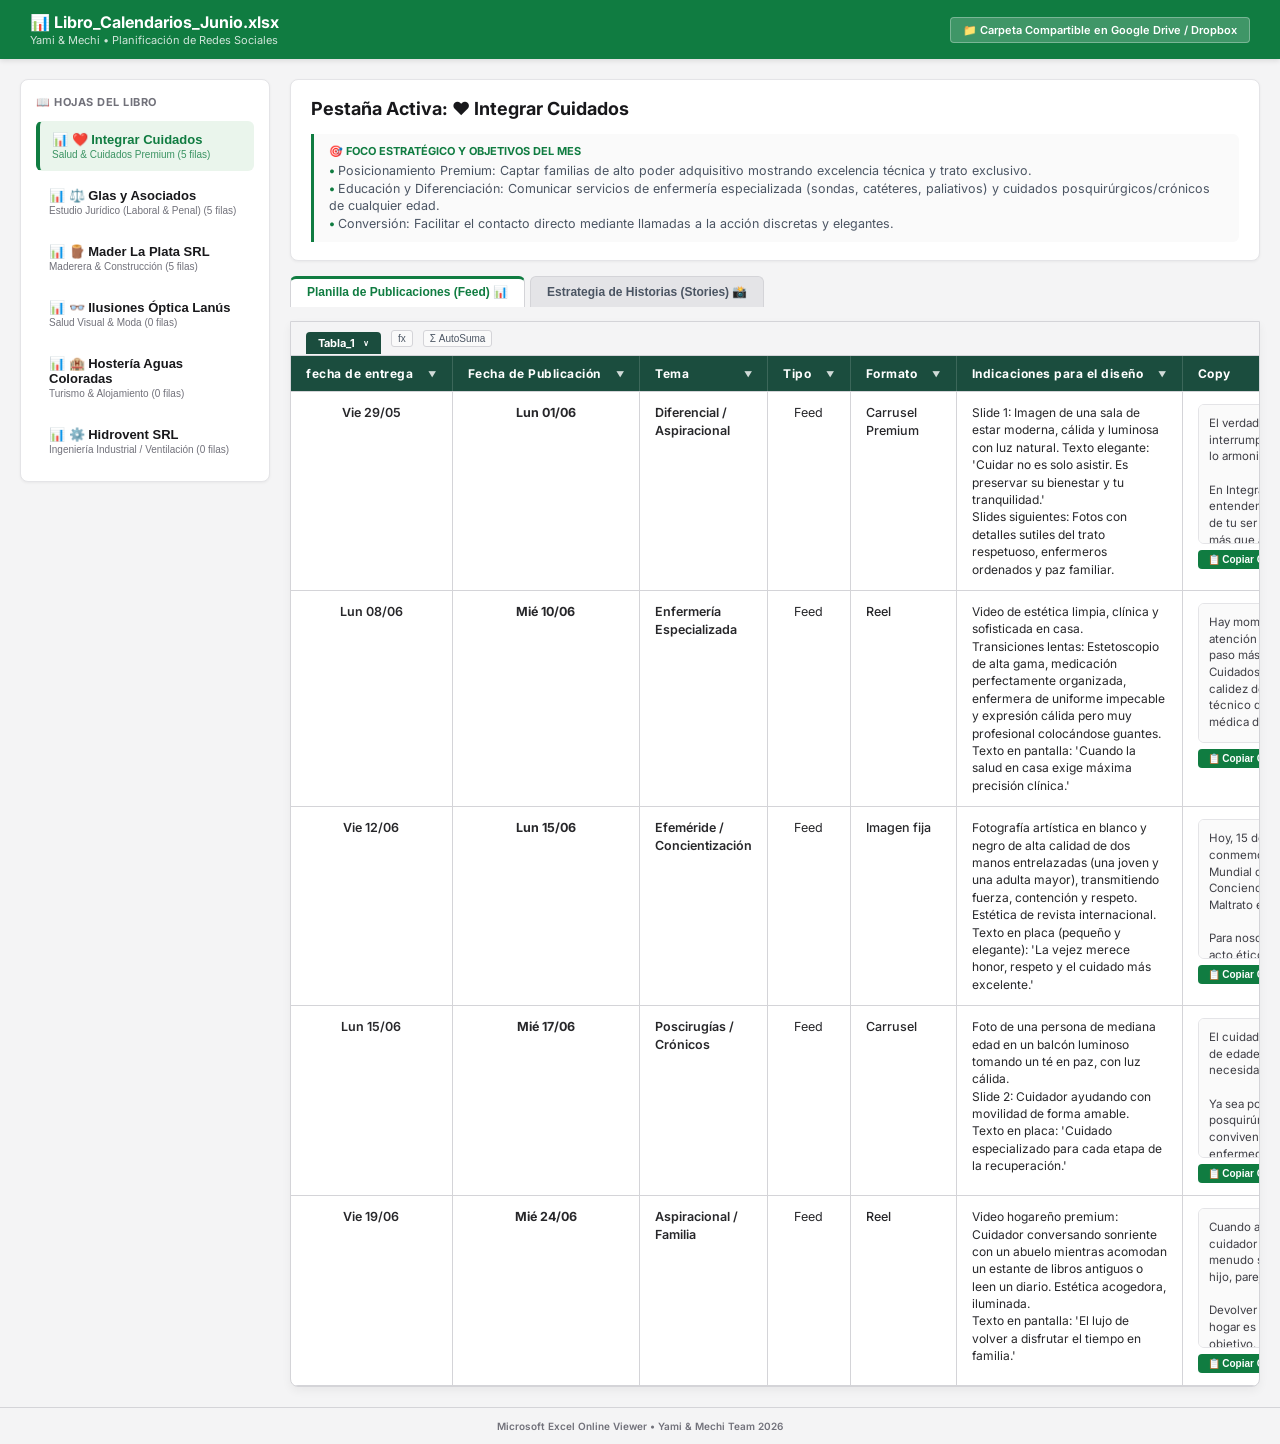
==== calendarios/index.html @ 62222695 "Add files via upload" ====
<!DOCTYPE html>
<html lang="es">
<head>
    <meta charset="UTF-8">
    <meta name="viewport" content="width=device-width, initial-scale=1.0">
    <title>Excel de Calendarios Editoriales - Yami & Mechi</title>
    <link href="https://fonts.googleapis.com/css2?family=Inter:wght@400;500;600;700;800&display=swap" rel="stylesheet">
    <style>
        :root {
            --excel-green-dark: #1b4d3e;   /* El verde oscuro exacto del cabezal de Excel en la imagen */
            --excel-green-light: #2c7a5f;  /* Acentos de botones verde */
            --excel-grid-line: #d4d4d8;    /* Las líneas grises del Excel */
            --bg-main: #f4f4f5;
            --bg-card: #ffffff;
            --text-main: #18181b;
            --text-muted: #71717a;
            
            /* Colores de Estado */
            --pendiente-bg: #fee2e2;
            --pendiente-txt: #991b1b;
            --redaccion-bg: #fef3c7;
            --redaccion-txt: #92400e;
            --programado-bg: #dcfce7;
            --programado-txt: #166534;
        }

        * {
            box-sizing: border-box;
            margin: 0;
            padding: 0;
        }

        body {
            font-family: 'Segoe UI', -apple-system, BlinkMacSystemFont, 'Inter', sans-serif;
            background-color: var(--bg-main);
            color: var(--text-main);
            display: flex;
            flex-direction: column;
            min-height: 100vh;
        }

        /* Cabezal tipo Excel/Microsoft 365 */
        header {
            background-color: #107c41; /* Verde característico de Microsoft Excel */
            color: white;
            padding: 12px 30px;
            display: flex;
            justify-content: space-between;
            align-items: center;
            box-shadow: 0 2px 5px rgba(0,0,0,0.1);
        }

        .header-title h1 {
            font-size: 16px;
            font-weight: 700;
            display: flex;
            align-items: center;
            gap: 8px;
        }

        .header-title p {
            font-size: 11px;
            opacity: 0.8;
            margin-top: 1px;
        }

        .share-badge {
            background-color: rgba(255, 255, 255, 0.2);
            color: white;
            padding: 5px 12px;
            border-radius: 4px;
            font-size: 11px;
            font-weight: 600;
            border: 1px solid rgba(255,255,255,0.3);
        }

        /* Contenedor General */
        .app-container {
            display: flex;
            flex: 1;
            padding: 20px;
            gap: 20px;
            max-width: 1800px;
            width: 100%;
            margin: 0 auto;
        }

        /* Selector de Cuentas (Sidebar izquierdo simulando las Hojas del Libro) */
        .sidebar {
            width: 250px;
            flex-shrink: 0;
            display: flex;
            flex-direction: column;
            gap: 15px;
        }

        .sidebar-card {
            background-color: var(--bg-card);
            border: 1px solid #e4e4e7;
            border-radius: 8px;
            padding: 15px;
            box-shadow: 0 1px 3px rgba(0,0,0,0.05);
        }

        .sidebar-card h3 {
            font-size: 11px;
            text-transform: uppercase;
            letter-spacing: 0.5px;
            color: var(--text-muted);
            margin-bottom: 12px;
            font-weight: 700;
        }

        .account-list {
            list-style: none;
            display: flex;
            flex-direction: column;
            gap: 6px;
        }

        .account-btn {
            width: 100%;
            text-align: left;
            background: none;
            border: 1px solid transparent;
            border-radius: 6px;
            padding: 10px 12px;
            font-size: 13px;
            font-weight: 600;
            color: var(--text-main);
            cursor: pointer;
            transition: all 0.15s ease;
            display: flex;
            flex-direction: column;
            gap: 2px;
        }

        .account-btn:hover {
            background-color: #f4f4f5;
        }

        .account-btn.active {
            background-color: #eaf5ec;
            border-left: 4px solid #107c41;
            color: #107c41;
        }

        .account-btn span.rubro {
            font-size: 10px;
            font-weight: 500;
            color: var(--text-muted);
        }

        .account-btn.active span.rubro {
            color: #107c41;
            opacity: 0.8;
        }

        /* Panel de Contenido */
        .main-panel {
            flex: 1;
            display: flex;
            flex-direction: column;
            gap: 15px;
            min-width: 0;
        }

        /* Encabezado e Info de la Cuenta */
        .account-header {
            background-color: var(--bg-card);
            border: 1px solid #e4e4e7;
            border-radius: 8px;
            padding: 18px 20px;
            box-shadow: 0 1px 3px rgba(0,0,0,0.05);
            display: flex;
            flex-direction: column;
            gap: 10px;
        }

        .account-header h2 {
            font-size: 18px;
            font-weight: 700;
            color: var(--text-main);
        }

        .objectives-box {
            background-color: #fafafa;
            border-left: 3px solid #107c41;
            padding: 10px 15px;
            border-radius: 0 6px 6px 0;
            margin-top: 5px;
        }

        .objectives-box h4 {
            font-size: 11px;
            text-transform: uppercase;
            color: #107c41;
            font-weight: 700;
            margin-bottom: 4px;
        }

        .objectives-box ul {
            list-style-type: none;
            font-size: 12.5px;
            color: #4b5563;
            line-height: 1.4;
        }

        .objectives-box ul li::before {
            content: "• ";
            color: #107c41;
            font-weight: bold;
        }

        /* Selector de Tipo de Vista (Simulando Pestañas de Excel abajo/arriba de tabla) */
        .excel-sheet-tabs {
            display: flex;
            gap: 5px;
            margin-bottom: -1px;
            z-index: 2;
        }

        .sheet-tab-btn {
            background-color: #e4e4e7;
            border: 1px solid #d4d4d8;
            border-bottom: none;
            border-radius: 6px 6px 0 0;
            padding: 8px 16px;
            font-size: 12px;
            font-weight: 600;
            color: #4b5563;
            cursor: pointer;
            transition: all 0.15s;
        }

        .sheet-tab-btn.active {
            background-color: var(--bg-card);
            color: #107c41;
            border-top: 3px solid #107c41;
            font-weight: 700;
            padding-top: 6px;
        }

        /* PLANILLA EXCEL (Diseño igual a la captura de pantalla) */
        .excel-container {
            background-color: var(--bg-card);
            border: 1px solid #d4d4d8;
            border-radius: 0 0 8px 8px;
            box-shadow: 0 4px 10px rgba(0,0,0,0.05);
            overflow: hidden;
            display: flex;
            flex-direction: column;
        }

        /* Indicador de Tabla (Tabla_1) */
        .excel-table-bar {
            background-color: #f4f4f5;
            border-bottom: 1px solid #d4d4d8;
            padding: 8px 15px;
            display: flex;
            align-items: center;
            gap: 5px;
        }

        .table-label {
            background-color: var(--excel-green-dark);
            color: white;
            font-size: 11px;
            font-weight: 700;
            padding: 4px 12px;
            border-radius: 4px 4px 0 0;
            display: flex;
            align-items: center;
            gap: 8px;
            margin-bottom: -9px;
            z-index: 10;
        }

        .table-label::after {
            content: '∨';
            font-size: 8px;
        }

        .excel-icon-btn {
            background-color: #fafafa;
            border: 1px solid #d4d4d8;
            border-radius: 3px;
            padding: 2px 6px;
            font-size: 10px;
            color: #4b5563;
            cursor: pointer;
            margin-left: 5px;
        }

        /* Tabla de Excel con Estilo de Cabecera Verde e Indicadores de Filtro */
        .excel-table-wrapper {
            overflow-x: auto;
            max-width: 100%;
        }

        .excel-table {
            width: 100%;
            border-collapse: collapse;
            font-size: 12.5px;
            text-align: left;
            min-width: 1200px;
        }

        /* ESTILO DEL HEADER IGUAL A LA CAPTURA */
        .excel-table th {
            background-color: var(--excel-green-dark);
            color: #ffffff;
            font-weight: 700;
            padding: 10px 15px;
            border-right: 1px solid rgba(255,255,255,0.15);
            border-bottom: 1px solid var(--excel-grid-line);
            font-size: 12px;
            white-space: nowrap;
            letter-spacing: 0.5px;
        }

        .excel-table th .th-content {
            display: flex;
            align-items: center;
            justify-content: space-between;
            gap: 15px;
        }

        /* El icono del filtro exacto del Excel */
        .excel-table th .filter-arrow {
            font-size: 8px;
            opacity: 0.8;
            font-weight: bold;
        }

        /* Celdas comunes con bordes de grilla Excel */
        .excel-table td {
            padding: 12px 15px;
            border-right: 1px solid var(--excel-grid-line);
            border-bottom: 1px solid var(--excel-grid-line);
            vertical-align: top;
            line-height: 1.45;
            color: #27272a;
        }

        .excel-table tr:hover td {
            background-color: #f1f5f9;
        }

        /* Columnas con anchos proporcionales */
        .col-entrega { width: 110px; font-weight: 600; text-align: center; }
        .col-publicacion { width: 110px; font-weight: 700; text-align: center; color: #107c41; }
        .col-tema { width: 150px; font-weight: 600; }
        .col-tipo { width: 90px; text-align: center; }
        .col-formato { width: 120px; font-weight: 500; }
        .col-diseno { width: 320px; color: #3f3f46; font-size: 12px; }
        .col-copy { width: 380px; position: relative; }

        /* Área de copy optimizada con botón */
        .copy-box {
            background-color: #fafafa;
            border: 1px solid #e4e4e7;
            border-radius: 6px;
            padding: 10px;
            max-height: 140px;
            overflow-y: auto;
            white-space: pre-line;
            font-size: 11.5px;
            font-family: inherit;
            color: #3f3f46;
            margin-bottom: 6px;
        }

        .btn-copy-excel {
            background-color: #107c41;
            color: white;
            border: none;
            border-radius: 4px;
            padding: 4px 10px;
            font-size: 10px;
            font-weight: 700;
            cursor: pointer;
            transition: all 0.1s;
            display: inline-flex;
            align-items: center;
            gap: 4px;
        }

        .btn-copy-excel:hover {
            background-color: #0b592e;
        }

        .btn-copy-excel.copied {
            background-color: #10b981;
        }

        .cell-estado {
            width: 100px;
            text-align: center;
        }

        .status-pill {
            display: inline-block;
            padding: 4px 8px;
            border-radius: 12px;
            font-size: 10px;
            font-weight: 700;
        }

        /* VISTA DE HISTORIAS */
        .stories-grid {
            display: grid;
            grid-template-columns: repeat(auto-fill, minmax(300px, 1fr));
            gap: 15px;
            padding: 20px;
        }

        .story-card {
            background-color: #fafafa;
            border: 1px solid #d4d4d8;
            border-radius: 6px;
            padding: 15px;
            display: flex;
            flex-direction: column;
            gap: 10px;
        }

        .story-header {
            display: flex;
            justify-content: space-between;
            align-items: center;
            border-bottom: 1px solid #e4e4e7;
            padding-bottom: 8px;
            font-size: 11.5px;
        }

        .story-semana {
            font-weight: 800;
            color: #107c41;
            text-transform: uppercase;
        }

        .story-tema {
            background-color: #eaf5ec;
            color: #107c41;
            padding: 2px 6px;
            border-radius: 4px;
            font-weight: 700;
            font-size: 9.5px;
        }

        .story-body {
            font-size: 12px;
            color: #3f3f46;
            line-height: 1.4;
            display: flex;
            flex-direction: column;
            gap: 8px;
        }

        .story-cta {
            background-color: white;
            border: 1px solid #a7f3d0;
            color: #065f46;
            padding: 8px;
            border-radius: 4px;
            font-size: 11px;
            font-weight: 600;
            margin-top: 5px;
        }

        /* Vacío */
        .empty-state {
            padding: 50px 30px;
            text-align: center;
            color: var(--text-muted);
        }

        .empty-state h3 {
            font-size: 15px;
            color: var(--text-main);
            margin-bottom: 8px;
        }

        .empty-state p {
            font-size: 12px;
            max-width: 400px;
            margin: 0 auto 12px auto;
        }

        .empty-state button {
            background-color: #107c41;
            color: white;
            border: none;
            border-radius: 4px;
            padding: 8px 16px;
            font-size: 11px;
            font-weight: 700;
            cursor: pointer;
        }

        /* Footer */
        footer {
            background-color: #f4f4f5;
            border-top: 1px solid #d4d4d8;
            padding: 12px;
            text-align: center;
            font-size: 10px;
            color: var(--text-muted);
            font-weight: 600;
        }
    </style>
</head>
<body>

    <header>
        <div class="header-title">
            <h1>📊 Libro_Calendarios_Junio.xlsx</h1>
            <p>Yami & Mechi • Planificación de Redes Sociales</p>
        </div>
        <div class="share-badge">📁 Carpeta Compartible en Google Drive / Dropbox</div>
    </header>

    <div class="app-container">
        
        <!-- SIDEBAR (Hojas del Libro de Cuentas) -->
        <div class="sidebar">
            <div class="sidebar-card">
                <h3>📖 Hojas del Libro</h3>
                <ul class="account-list" id="accounts-menu">
                    <!-- Se inyecta dinámicamente -->
                </ul>
            </div>
        </div>

        <!-- PANEL DE EXCEL -->
        <div class="main-panel">
            
            <!-- Info Cabecera -->
            <div class="account-header" id="selected-account-header">
                <!-- Se inyecta con JS -->
            </div>

            <!-- Selector de Pestañas de Vista (Feed / Historias) -->
            <div class="excel-sheet-tabs">
                <button class="sheet-tab-btn active" id="tab-feed" onclick="switchTab('feed')">Planilla de Publicaciones (Feed) 📊</button>
                <button class="sheet-tab-btn" id="tab-stories" onclick="switchTab('stories')">Estrategia de Historias (Stories) 📸</button>
            </div>

            <!-- TABLA EXCEL CONTENEDOR -->
            <div class="excel-container" id="content-viewer">
                <!-- Se inyecta con JS -->
            </div>

        </div>

    </div>

    <footer>
        Microsoft Excel Online Viewer • Yami & Mechi Team 2026
    </footer>

    <!-- Cargamos la base de datos de los calendarios -->
    <script src="data_calendarios.js"></script>
    <script>
        let currentAccount = "Integrar_Cuidados";
        let currentTab = "feed";

        function initApp() {
            renderAccountsMenu();
            selectAccount(currentAccount);
        }

        function renderAccountsMenu() {
            const menu = document.getElementById("accounts-menu");
            menu.innerHTML = "";
            
            Object.keys(CALENDARIOS_DATA).forEach(key => {
                const acc = CALENDARIOS_DATA[key];
                const activeClass = key === currentAccount ? "active" : "";
                const count = acc.publicaciones ? acc.publicaciones.length : 0;
                
                const li = document.createElement("li");
                li.innerHTML = `
                    <button class="account-btn ${activeClass}" onclick="selectAccount('${key}')">
                        <strong>📊 ${acc.nombre}</strong>
                        <span class="rubro">${acc.rubro} (${count} filas)</span>
                    </button>
                `;
                menu.appendChild(li);
            });
        }

        function selectAccount(key) {
            currentAccount = key;
            renderAccountsMenu();

            const acc = CALENDARIOS_DATA[key];
            const header = document.getElementById("selected-account-header");
            
            let objetivosHtml = "";
            if (acc.objetivos && acc.objetivos.length > 0 && acc.objetivos[0] !== "") {
                objetivosHtml = `
                    <div class="objectives-box">
                        <h4>🎯 Foco Estratégico y Objetivos del Mes</h4>
                        <ul>
                            ${acc.objetivos.map(obj => `<li>${obj}</li>`).join("")}
                        </ul>
                    </div>
                `;
            }

            header.innerHTML = `
                <h2>Pestaña Activa: ${acc.nombre}</h2>
                ${objetivosHtml}
            `;

            renderContent();
        }

        function switchTab(tab) {
            currentTab = tab;
            document.getElementById("tab-feed").classList.toggle("active", tab === "feed");
            document.getElementById("tab-stories").classList.toggle("active", tab === "stories");
            renderContent();
        }

        function renderContent() {
            const acc = CALENDARIOS_DATA[currentAccount];
            const container = document.getElementById("content-viewer");
            container.innerHTML = "";

            if (currentTab === "feed") {
                if (!acc.publicaciones || acc.publicaciones.length === 0) {
                    renderEmptyState(container);
                    return;
                }

                // Renderizamos la barra de herramientas de la tabla de Excel (Tabla_1)
                const tableBar = document.createElement("div");
                tableBar.className = "excel-table-bar";
                tableBar.innerHTML = `
                    <div class="table-label">Tabla_1</div>
                    <button class="excel-icon-btn">fx</button>
                    <button class="excel-icon-btn">Σ AutoSuma</button>
                `;
                container.appendChild(tableBar);

                const wrapper = document.createElement("div");
                wrapper.className = "excel-table-wrapper";

                let rowsHtml = acc.publicaciones.map((pub, idx) => {
                    let statusClass = "status-pendiente";
                    if (pub.estado.includes("Redactando")) statusClass = "status-redaccion";
                    if (pub.estado.includes("Programado") || pub.estado.includes("Publicado")) statusClass = "status-programado";

                    return `
                        <tr>
                            <td class="col-entrega">${pub.fechaEntrega}</td>
                            <td class="col-publicacion">${pub.fechaPublicacion}</td>
                            <td class="col-tema">${pub.tema}</td>
                            <td class="col-tipo">${pub.tipo}</td>
                            <td class="col-formato">${pub.formato}</td>
                            <td class="col-diseno">${pub.indicacionesDiseno.replace(/\n/g, '<br>')}</td>
                            <td class="col-copy">
                                <div class="copy-box" id="copytext-${idx}">${pub.copy}</div>
                                <button class="btn-copy-excel" onclick="copyToClipboard('${idx}', this)">
                                    📋 Copiar Copy
                                </button>
                            </td>
                            <td class="cell-estado">
                                <span class="status-pill ${statusClass}">${pub.estado}</span>
                            </td>
                        </tr>
                    `;
                }).join("");

                wrapper.innerHTML = `
                    <table class="excel-table">
                        <thead>
                            <tr>
                                <th><div class="th-content">fecha de entrega <span class="filter-arrow">▼</span></div></th>
                                <th><div class="th-content">Fecha de Publicación <span class="filter-arrow">▼</span></div></th>
                                <th><div class="th-content">Tema <span class="filter-arrow">▼</span></div></th>
                                <th><div class="th-content">Tipo <span class="filter-arrow">▼</span></div></th>
                                <th><div class="th-content">Formato <span class="filter-arrow">▼</span></div></th>
                                <th><div class="th-content">Indicaciones para el diseño <span class="filter-arrow">▼</span></div></th>
                                <th><div class="th-content">Copy <span class="filter-arrow">▼</span></div></th>
                                <th><div class="th-content">Estado <span class="filter-arrow">▼</span></div></th>
                            </tr>
                        </thead>
                        <tbody>
                            ${rowsHtml}
                        </tbody>
                    </table>
                `;
                container.appendChild(wrapper);

            } else {
                if (!acc.historias || acc.historias.length === 0) {
                    renderEmptyState(container);
                    return;
                }

                const grid = document.createElement("div");
                grid.className = "stories-grid";

                acc.historias.forEach(st => {
                    const card = document.createElement("div");
                    card.className = "story-card";
                    
                    let ctaHtml = st.cta ? `<div class="story-cta">🎯 CTA: ${st.cta}</div>` : "";
                    let interaccionHtml = st.interaccion && st.interaccion !== "Ninguna" ? `<div><strong>Interacción:</strong> <span>${st.interaccion}</span></div>` : "";

                    card.innerHTML = `
                        <div class="story-header">
                            <span class="story-semana">${st.semana}</span>
                            <span class="story-tema">${st.tema}</span>
                        </div>
                        <div class="story-body">
                            <div><strong>Visual / Indicación:</strong> <span>${st.visual}</span></div>
                            ${interaccionHtml}
                        </div>
                        ${ctaHtml}
                    `;
                    grid.appendChild(card);
                });
                container.appendChild(grid);
            }
        }

        function renderEmptyState(container) {
            container.innerHTML = `
                <div class="empty-state">
                    <h3>Planilla de Publicaciones Vacía</h3>
                    <p>Aún no hemos redactado la grilla de publicaciones para esta pestaña del libro. ¡Completemos los datos en el chat para escribir las filas de esta cuenta!</p>
                    <button onclick="alert('Respondé la pregunta de la IA en el chat para habilitar esta cuenta.')">
                        Cargar Datos en el Chat 💬
                    </button>
                </div>
            `;
        }

        function copyToClipboard(id, btn) {
            const el = document.getElementById(`copytext-${id}`);
            const text = el.innerText;
            
            navigator.clipboard.writeText(text).then(() => {
                const originalText = btn.innerHTML;
                btn.innerHTML = "✅ ¡Copiado!";
                btn.classList.add("copied");
                
                setTimeout(() => {
                    btn.innerHTML = originalText;
                    btn.classList.remove("copied");
                }, 1500);
            }).catch(err => {
                alert("Error al copiar: " + err);
            });
        }

        window.onload = initApp;
    </script>
</body>
</html>
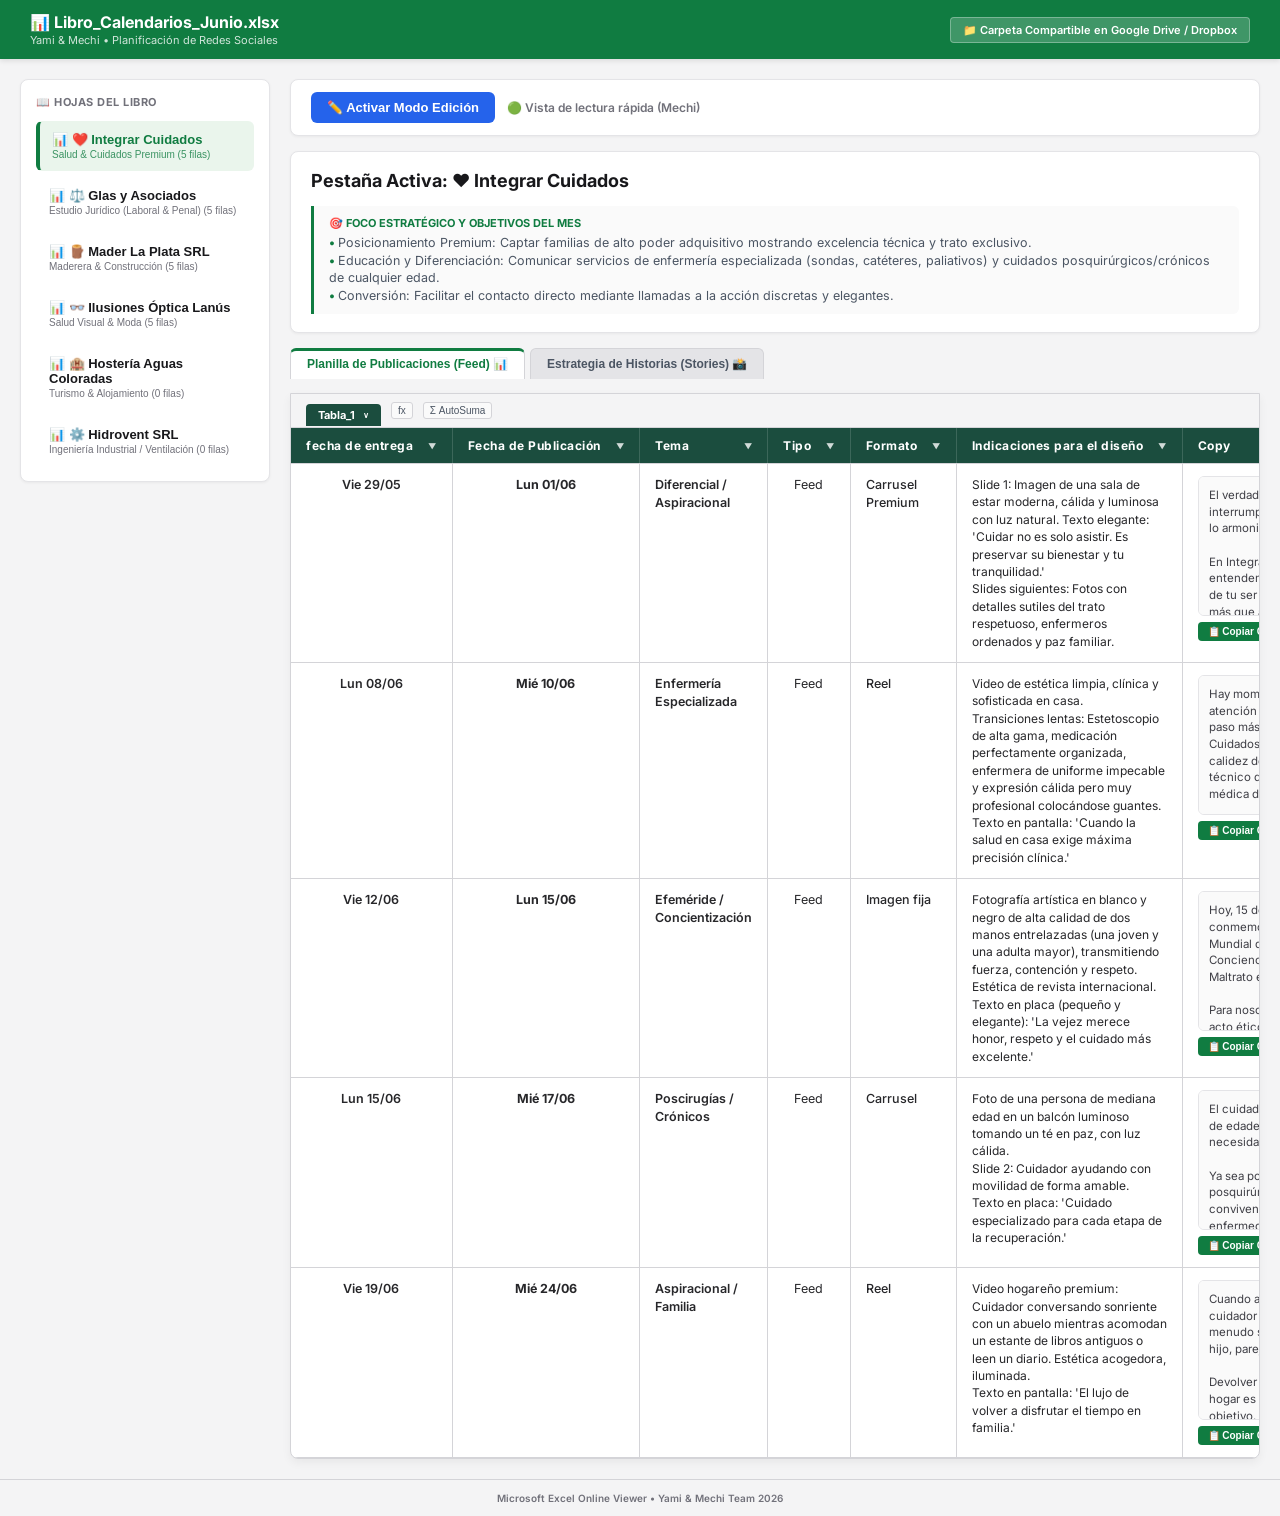
==== commit c5f7b772: "Add files via upload" ====
--- a/calendarios/index.html
+++ b/calendarios/index.html
@@ -509,6 +509,120 @@
             color: var(--text-muted);
             font-weight: 600;
         }
+
+        /* ESTILOS DE EDICIÓN - EXCEL INTERACTIVO */
+        .excel-table input[type="text"], 
+        .excel-table select, 
+        .excel-table textarea {
+            width: 100%;
+            border: 1px solid transparent;
+            background: transparent;
+            font-family: inherit;
+            font-size: inherit;
+            color: inherit;
+            padding: 6px;
+            border-radius: 4px;
+            outline: none;
+            transition: all 0.1s;
+        }
+
+        .excel-table input[type="text"]:focus, 
+        .excel-table select:focus, 
+        .excel-table textarea:focus {
+            background-color: #ffffff;
+            border: 1px solid #107c41; /* Borde verde Excel al enfocar */
+            box-shadow: 0 0 0 2px rgba(16, 124, 65, 0.15);
+        }
+
+        .excel-table textarea {
+            resize: vertical;
+            min-height: 80px;
+            line-height: 1.4;
+        }
+
+        .col-delete {
+            width: 50px;
+            text-align: center;
+            vertical-align: middle !important;
+        }
+
+        .btn-delete-row {
+            background: none;
+            border: none;
+            color: #ef4444;
+            cursor: pointer;
+            font-size: 16px;
+            padding: 4px;
+            border-radius: 4px;
+            transition: background 0.15s;
+        }
+
+        .btn-delete-row:hover {
+            background-color: #fee2e2;
+        }
+
+        .btn-add-row {
+            background-color: #107c41;
+            color: white;
+            border: none;
+            border-radius: 4px;
+            padding: 6px 12px;
+            font-size: 11px;
+            font-weight: 700;
+            cursor: pointer;
+            display: inline-flex;
+            align-items: center;
+            gap: 4px;
+            margin-left: auto;
+            transition: background 0.15s;
+        }
+
+        .btn-add-row:hover {
+            background-color: #0b592e;
+        }
+
+        /* Edición de Historias */
+        .story-edit-input, .story-edit-textarea {
+            width: 100%;
+            border: 1px solid #e4e4e7;
+            background-color: white;
+            border-radius: 4px;
+            padding: 6px;
+            font-family: inherit;
+            font-size: 12px;
+            outline: none;
+            margin-top: 2px;
+        }
+
+        .story-edit-input:focus, .story-edit-textarea:focus {
+            border-color: #107c41;
+            box-shadow: 0 0 0 2px rgba(16, 124, 65, 0.15);
+        }
+
+        .story-card-delete-bar {
+            border-top: 1px solid #e4e4e7;
+            padding-top: 8px;
+            display: flex;
+            justify-content: flex-end;
+            margin-top: 5px;
+        }
+
+        .btn-delete-story {
+            background-color: #fee2e2;
+            color: #b91c1c;
+            border: 1px solid #fecaca;
+            border-radius: 4px;
+            padding: 4px 8px;
+            font-size: 10px;
+            font-weight: 700;
+            cursor: pointer;
+            transition: all 0.15s;
+        }
+
+        .btn-delete-story:hover {
+            background-color: #fca5a5;
+            color: #7f1d1d;
+        }
     </style>
 </head>
 <body>
@@ -536,6 +650,34 @@
         <!-- PANEL DE EXCEL -->
         <div class="main-panel">
             
+            <!-- BARRA DE EDICIÓN COLABORATIVA -->
+            <div class="toolbar-edicion" style="background: white; border: 1px solid #e4e4e7; border-radius: 8px; padding: 12px 20px; display: flex; justify-content: space-between; align-items: center; box-shadow: 0 1px 3px rgba(0,0,0,0.05); gap: 15px; flex-wrap: wrap;">
+                <div style="display: flex; gap: 12px; align-items: center; flex-wrap: wrap;">
+                    <button id="btn-toggle-edit" style="background-color: #2563eb; color: white; border: none; padding: 8px 16px; border-radius: 6px; font-weight: 700; font-size: 13px; cursor: pointer; display: flex; align-items: center; gap: 6px; transition: background 0.15s;" onclick="toggleEditMode()">
+                        ✏️ Activar Modo Edición
+                    </button>
+                    <span id="edit-status-indicator" style="font-size: 12px; color: var(--text-muted); font-weight: 600; display: flex; align-items: center; gap: 5px;">
+                        🟢 Vista de lectura rápida (Mechi)
+                    </span>
+                </div>
+                <div id="edit-actions-container" style="display: none; gap: 8px; flex-wrap: wrap;">
+                    <button style="background-color: #107c41; color: white; border: none; padding: 8px 14px; border-radius: 6px; font-weight: 700; font-size: 13px; cursor: pointer; display: flex; align-items: center; gap: 6px; transition: background 0.15s;" onclick="saveLocalChanges()">
+                        💾 Guardar Local
+                    </button>
+                    <button style="background-color: #b91c1c; color: white; border: none; padding: 8px 14px; border-radius: 6px; font-weight: 700; font-size: 13px; cursor: pointer; display: flex; align-items: center; gap: 6px; transition: background 0.15s;" onclick="resetToOriginal()">
+                        🧹 Restaurar Original
+                    </button>
+                    <button style="background-color: #0d9488; color: white; border: none; padding: 8px 14px; border-radius: 6px; font-weight: 700; font-size: 13px; cursor: pointer; display: flex; align-items: center; gap: 6px; transition: background 0.15s;" onclick="downloadDataJS()">
+                        📥 Descargar data_calendarios.js
+                    </button>
+                </div>
+            </div>
+
+            <!-- Toast de Notificación -->
+            <div id="toast-notification" style="position: fixed; bottom: 25px; right: 25px; background-color: #107c41; color: white; padding: 14px 24px; border-radius: 8px; font-weight: 700; font-size: 13px; display: none; z-index: 9999; box-shadow: 0 4px 15px rgba(0,0,0,0.2); align-items: center; gap: 8px; transition: all 0.2s;">
+                <span>💾 ¡Cambios guardados localmente!</span>
+            </div>
+            
             <!-- Info Cabecera -->
             <div class="account-header" id="selected-account-header">
                 <!-- Se inyecta con JS -->
@@ -565,6 +707,10 @@
     <script>
         let currentAccount = "Integrar_Cuidados";
         let currentTab = "feed";
+        let isEditMode = false;
+
+        // Cargamos los datos desde localStorage si existen; si no, usamos la variable global del archivo JS.
+        let activeData = localStorage.getItem('CALENDARIOS_DATA') ? JSON.parse(localStorage.getItem('CALENDARIOS_DATA')) : CALENDARIOS_DATA;
 
         function initApp() {
             renderAccountsMenu();
@@ -575,8 +721,8 @@
             const menu = document.getElementById("accounts-menu");
             menu.innerHTML = "";
             
-            Object.keys(CALENDARIOS_DATA).forEach(key => {
-                const acc = CALENDARIOS_DATA[key];
+            Object.keys(activeData).forEach(key => {
+                const acc = activeData[key];
                 const activeClass = key === currentAccount ? "active" : "";
                 const count = acc.publicaciones ? acc.publicaciones.length : 0;
                 
@@ -595,7 +741,7 @@
             currentAccount = key;
             renderAccountsMenu();
 
-            const acc = CALENDARIOS_DATA[key];
+            const acc = activeData[key];
             const header = document.getElementById("selected-account-header");
             
             let objetivosHtml = "";
@@ -625,24 +771,167 @@
             renderContent();
         }
 
+        function toggleEditMode() {
+            isEditMode = !isEditMode;
+            const btnToggle = document.getElementById("btn-toggle-edit");
+            const indicator = document.getElementById("edit-status-indicator");
+            const actionsContainer = document.getElementById("edit-actions-container");
+
+            if (isEditMode) {
+                btnToggle.innerHTML = "👁️ Desactivar Modo Edición";
+                btnToggle.style.backgroundColor = "#e11d48"; // Rojo
+                indicator.innerHTML = "🔴 MODO EDICIÓN ACTIVO • Los cambios son interactivos";
+                indicator.style.color = "#e11d48";
+                actionsContainer.style.display = "flex";
+            } else {
+                btnToggle.innerHTML = "✏️ Activar Modo Edición";
+                btnToggle.style.backgroundColor = "#2563eb"; // Azul
+                indicator.innerHTML = "🟢 Vista de lectura rápida (Mechi)";
+                indicator.style.color = "var(--text-muted)";
+                actionsContainer.style.display = "none";
+            }
+            renderContent();
+        }
+
+        function updateActiveData(tab, idx, field, value) {
+            const acc = activeData[currentAccount];
+            if (tab === 'feed') {
+                acc.publicaciones[idx][field] = value;
+            } else if (tab === 'stories') {
+                acc.historias[idx][field] = value;
+            }
+        }
+
+        function addFeedRow() {
+            const acc = activeData[currentAccount];
+            if (!acc.publicaciones) {
+                acc.publicaciones = [];
+            }
+            
+            acc.publicaciones.push({
+                fechaEntrega: "Vie 05/06",
+                fechaPublicacion: "Lun 08/06",
+                tema: "Nuevo Tema",
+                tipo: "Feed",
+                formato: "Imagen fija",
+                indicacionesDiseno: "Escribir aquí indicaciones para el diseño...",
+                copy: "Escribir aquí el copy...",
+                estado: "🔴 Pendiente"
+            });
+            
+            renderContent();
+            renderAccountsMenu(); // Para actualizar el contador del menú
+            showToast("➕ Se agregó una nueva fila al final del Excel");
+        }
+
+        function deleteFeedRow(idx) {
+            if (confirm("¿Estás seguro de que querés eliminar esta fila del Excel?")) {
+                const acc = activeData[currentAccount];
+                acc.publicaciones.splice(idx, 1);
+                renderContent();
+                renderAccountsMenu();
+                showToast("🗑️ Fila eliminada");
+            }
+        }
+
+        function addStoryRow() {
+            const acc = activeData[currentAccount];
+            if (!acc.historias) {
+                acc.historias = [];
+            }
+            
+            acc.historias.push({
+                semana: "Semana " + (acc.historias.length + 1),
+                tema: "Nueva Historia",
+                visual: "Fondo e indicaciones visuales de la historia...",
+                interaccion: "Ninguna",
+                cta: "Sticker enlace / CTA..."
+            });
+            
+            renderContent();
+            showToast("📸 Se agregó una nueva historia al final");
+        }
+
+        function deleteStoryRow(idx) {
+            if (confirm("¿Estás seguro de que querés eliminar esta historia?")) {
+                const acc = activeData[currentAccount];
+                acc.historias.splice(idx, 1);
+                renderContent();
+                showToast("🗑️ Historia eliminada");
+            }
+        }
+
+        function saveLocalChanges() {
+            localStorage.setItem('CALENDARIOS_DATA', JSON.stringify(activeData));
+            showToast("💾 ¡Cambios guardados en tu navegador!");
+        }
+
+        function resetToOriginal() {
+            if (confirm("⚠️ ¿Estás seguro de que querés borrar todos tus cambios guardados en este navegador y volver al archivo original?")) {
+                localStorage.removeItem('CALENDARIOS_DATA');
+                activeData = JSON.parse(JSON.stringify(CALENDARIOS_DATA));
+                renderAccountsMenu();
+                selectAccount(currentAccount);
+                showToast("🧹 Se restauró el diseño original del archivo.");
+            }
+        }
+
+        function downloadDataJS() {
+            const dataStr = "// BASE DE DATOS CENTRALIZADA DE CALENDARIOS EDITORALES - JUNIO 2026\n// Modificado interactivamente desde el Visor de Excel\n\nconst CALENDARIOS_DATA = " + JSON.stringify(activeData, null, 2) + ";\n";
+            const dataBlob = new Blob([dataStr], { type: 'application/javascript' });
+            const url = URL.createObjectURL(dataBlob);
+            
+            const link = document.createElement('a');
+            link.href = url;
+            link.download = 'data_calendarios.js';
+            document.body.appendChild(link);
+            link.click();
+            document.body.removeChild(link);
+            URL.revokeObjectURL(url);
+            
+            showToast("📥 data_calendarios.js descargado. ¡Reemplazalo en GitHub!");
+        }
+
+        function showToast(message, isError = false) {
+            const toast = document.getElementById("toast-notification");
+            toast.querySelector("span").innerText = message;
+            toast.style.backgroundColor = isError ? "#b91c1c" : "#107c41";
+            toast.style.display = "flex";
+            setTimeout(() => {
+                toast.style.display = "none";
+            }, 3000);
+        }
+
         function renderContent() {
-            const acc = CALENDARIOS_DATA[currentAccount];
+            const acc = activeData[currentAccount];
             const container = document.getElementById("content-viewer");
             container.innerHTML = "";
 
             if (currentTab === "feed") {
                 if (!acc.publicaciones || acc.publicaciones.length === 0) {
+                    if (isEditMode) {
+                        const tableBar = document.createElement("div");
+                        tableBar.className = "excel-table-bar";
+                        tableBar.innerHTML = `
+                            <div class="table-label">Tabla_1</div>
+                            <button class="btn-add-row" onclick="addFeedRow()">➕ Agregar Fila (Feed)</button>
+                        `;
+                        container.appendChild(tableBar);
+                    }
                     renderEmptyState(container);
                     return;
                 }
 
-                // Renderizamos la barra de herramientas de la tabla de Excel (Tabla_1)
                 const tableBar = document.createElement("div");
                 tableBar.className = "excel-table-bar";
+                
+                let btnAgregarHtml = isEditMode ? `<button class="btn-add-row" onclick="addFeedRow()">➕ Agregar Fila (Feed)</button>` : "";
+                
                 tableBar.innerHTML = `
                     <div class="table-label">Tabla_1</div>
                     <button class="excel-icon-btn">fx</button>
                     <button class="excel-icon-btn">Σ AutoSuma</button>
+                    ${btnAgregarHtml}
                 `;
                 container.appendChild(tableBar);
 
@@ -651,29 +940,75 @@
 
                 let rowsHtml = acc.publicaciones.map((pub, idx) => {
                     let statusClass = "status-pendiente";
-                    if (pub.estado.includes("Redactando")) statusClass = "status-redaccion";
+                    if (pub.estado.includes("Redactando") || pub.estado.includes("Redacción")) statusClass = "status-redaccion";
                     if (pub.estado.includes("Programado") || pub.estado.includes("Publicado")) statusClass = "status-programado";
 
-                    return `
-                        <tr>
-                            <td class="col-entrega">${pub.fechaEntrega}</td>
-                            <td class="col-publicacion">${pub.fechaPublicacion}</td>
-                            <td class="col-tema">${pub.tema}</td>
-                            <td class="col-tipo">${pub.tipo}</td>
-                            <td class="col-formato">${pub.formato}</td>
-                            <td class="col-diseno">${pub.indicacionesDiseno.replace(/\n/g, '<br>')}</td>
-                            <td class="col-copy">
-                                <div class="copy-box" id="copytext-${idx}">${pub.copy}</div>
-                                <button class="btn-copy-excel" onclick="copyToClipboard('${idx}', this)">
-                                    📋 Copiar Copy
-                                </button>
-                            </td>
-                            <td class="cell-estado">
-                                <span class="status-pill ${statusClass}">${pub.estado}</span>
-                            </td>
-                        </tr>
-                    `;
+                    if (isEditMode) {
+                        return `
+                            <tr>
+                                <td class="col-entrega" style="padding: 6px 4px;">
+                                    <input type="text" value="${pub.fechaEntrega}" oninput="updateActiveData('feed', ${idx}, 'fechaEntrega', this.value)">
+                                </td>
+                                <td class="col-publicacion" style="padding: 6px 4px;">
+                                    <input type="text" value="${pub.fechaPublicacion}" style="font-weight: 700; color: #107c41;" oninput="updateActiveData('feed', ${idx}, 'fechaPublicacion', this.value)">
+                                </td>
+                                <td class="col-tema" style="padding: 6px 4px;">
+                                    <input type="text" value="${pub.tema}" style="font-weight: 600;" oninput="updateActiveData('feed', ${idx}, 'tema', this.value)">
+                                </td>
+                                <td class="col-tipo" style="padding: 6px 4px;">
+                                    <select onchange="updateActiveData('feed', ${idx}, 'tipo', this.value)">
+                                        <option value="Feed" ${pub.tipo === 'Feed' ? 'selected' : ''}>Feed</option>
+                                        <option value="Reel" ${pub.tipo === 'Reel' ? 'selected' : ''}>Reel</option>
+                                        <option value="Historia" ${pub.tipo === 'Historia' ? 'selected' : ''}>Historia</option>
+                                        <option value="Carrusel" ${pub.tipo === 'Carrusel' ? 'selected' : ''}>Carrusel</option>
+                                    </select>
+                                </td>
+                                <td class="col-formato" style="padding: 6px 4px;">
+                                    <input type="text" value="${pub.formato}" oninput="updateActiveData('feed', ${idx}, 'formato', this.value)">
+                                </td>
+                                <td class="col-diseno" style="padding: 6px 4px;">
+                                    <textarea oninput="updateActiveData('feed', ${idx}, 'indicacionesDiseno', this.value)">${pub.indicacionesDiseno}</textarea>
+                                </td>
+                                <td class="col-copy" style="padding: 6px 4px;">
+                                    <textarea style="font-size: 11px;" oninput="updateActiveData('feed', ${idx}, 'copy', this.value)">${pub.copy}</textarea>
+                                </td>
+                                <td class="cell-estado" style="padding: 6px 4px; vertical-align: middle;">
+                                    <select style="font-weight: 700;" onchange="updateActiveData('feed', ${idx}, 'estado', this.value); selectAccount(currentAccount);">
+                                        <option value="🔴 Pendiente" ${pub.estado.includes('Pendiente') ? 'selected' : ''}>🔴 Pendiente</option>
+                                        <option value="🟡 Redactando" ${pub.estado.includes('Redactando') || pub.estado.includes('Redacción') ? 'selected' : ''}>🟡 Redactando</option>
+                                        <option value="🟢 Programado" ${pub.estado.includes('Programado') ? 'selected' : ''}>🟢 Programado</option>
+                                        <option value="🔵 Publicado" ${pub.estado.includes('Publicado') ? 'selected' : ''}>🔵 Publicado</option>
+                                    </select>
+                                </td>
+                                <td class="col-delete">
+                                    <button class="btn-delete-row" onclick="deleteFeedRow(${idx})">🗑️</button>
+                                </td>
+                            </tr>
+                        `;
+                    } else {
+                        return `
+                            <tr>
+                                <td class="col-entrega">${pub.fechaEntrega}</td>
+                                <td class="col-publicacion">${pub.fechaPublicacion}</td>
+                                <td class="col-tema">${pub.tema}</td>
+                                <td class="col-tipo">${pub.tipo}</td>
+                                <td class="col-formato">${pub.formato}</td>
+                                <td class="col-diseno">${pub.indicacionesDiseno.replace(/\n/g, '<br>')}</td>
+                                <td class="col-copy">
+                                    <div class="copy-box" id="copytext-${idx}">${pub.copy}</div>
+                                    <button class="btn-copy-excel" onclick="copyToClipboard('${idx}', this)">
+                                        📋 Copiar Copy
+                                    </button>
+                                </td>
+                                <td class="cell-estado">
+                                    <span class="status-pill ${statusClass}">${pub.estado}</span>
+                                </td>
+                            </tr>
+                        `;
+                    }
                 }).join("");
+
+                let deleteHeaderHtml = isEditMode ? `<th class="col-delete"><div class="th-content">Acción</div></th>` : "";
 
                 wrapper.innerHTML = `
                     <table class="excel-table">
@@ -687,6 +1022,7 @@
                                 <th><div class="th-content">Indicaciones para el diseño <span class="filter-arrow">▼</span></div></th>
                                 <th><div class="th-content">Copy <span class="filter-arrow">▼</span></div></th>
                                 <th><div class="th-content">Estado <span class="filter-arrow">▼</span></div></th>
+                                ${deleteHeaderHtml}
                             </tr>
                         </thead>
                         <tbody>
@@ -698,31 +1034,73 @@
 
             } else {
                 if (!acc.historias || acc.historias.length === 0) {
+                    if (isEditMode) {
+                        const emptyStoriesBar = document.createElement("div");
+                        emptyStoriesBar.style.padding = "20px";
+                        emptyStoriesBar.style.textAlign = "center";
+                        emptyStoriesBar.innerHTML = `<button class="btn-add-row" style="margin: 0 auto; display: block;" onclick="addStoryRow()">➕ Agregar Nueva Historia</button>`;
+                        container.appendChild(emptyStoriesBar);
+                    }
                     renderEmptyState(container);
                     return;
                 }
 
+                if (isEditMode) {
+                    const storiesHeaderBar = document.createElement("div");
+                    storiesHeaderBar.style.padding = "10px 20px 0 20px";
+                    storiesHeaderBar.style.display = "flex";
+                    storiesHeaderBar.style.justifyContent = "flex-end";
+                    storiesHeaderBar.innerHTML = `<button class="btn-add-row" onclick="addStoryRow()">➕ Agregar Historia</button>`;
+                    container.appendChild(storiesHeaderBar);
+                }
+
                 const grid = document.createElement("div");
                 grid.className = "stories-grid";
 
-                acc.historias.forEach(st => {
+                acc.historias.forEach((st, idx) => {
                     const card = document.createElement("div");
                     card.className = "story-card";
                     
-                    let ctaHtml = st.cta ? `<div class="story-cta">🎯 CTA: ${st.cta}</div>` : "";
-                    let interaccionHtml = st.interaccion && st.interaccion !== "Ninguna" ? `<div><strong>Interacción:</strong> <span>${st.interaccion}</span></div>` : "";
-
-                    card.innerHTML = `
-                        <div class="story-header">
-                            <span class="story-semana">${st.semana}</span>
-                            <span class="story-tema">${st.tema}</span>
-                        </div>
-                        <div class="story-body">
-                            <div><strong>Visual / Indicación:</strong> <span>${st.visual}</span></div>
-                            ${interaccionHtml}
-                        </div>
-                        ${ctaHtml}
-                    `;
+                    if (isEditMode) {
+                        card.innerHTML = `
+                            <div class="story-header" style="flex-direction: column; gap: 5px; align-items: stretch;">
+                                <input type="text" class="story-edit-input" style="font-weight: 800; color: #107c41;" value="${st.semana}" placeholder="Semana (ej. Semana 1)" oninput="updateActiveData('stories', ${idx}, 'semana', this.value)">
+                                <input type="text" class="story-edit-input" style="font-weight: 700; background-color: #eaf5ec; color: #107c41;" value="${st.tema}" placeholder="Tema de la historia" oninput="updateActiveData('stories', ${idx}, 'tema', this.value)">
+                            </div>
+                            <div class="story-body" style="gap: 5px;">
+                                <div>
+                                    <strong style="font-size:10.5px;">Visual / Indicación:</strong>
+                                    <textarea class="story-edit-textarea" style="min-height: 60px;" oninput="updateActiveData('stories', ${idx}, 'visual', this.value)">${st.visual}</textarea>
+                                </div>
+                                <div>
+                                    <strong style="font-size:10.5px;">Interacción:</strong>
+                                    <input type="text" class="story-edit-input" value="${st.interaccion}" placeholder="Encuesta, caja de preguntas, etc." oninput="updateActiveData('stories', ${idx}, 'interaccion', this.value)">
+                                </div>
+                                <div>
+                                    <strong style="font-size:10.5px;">CTA / Enlace:</strong>
+                                    <input type="text" class="story-edit-input" value="${st.cta}" placeholder="Texto de link o sticker..." oninput="updateActiveData('stories', ${idx}, 'cta', this.value)">
+                                </div>
+                            </div>
+                            <div class="story-card-delete-bar">
+                                <button class="btn-delete-story" onclick="deleteStoryRow(${idx})">🗑️ Eliminar</button>
+                            </div>
+                        `;
+                    } else {
+                        let ctaHtml = st.cta ? `<div class="story-cta">🎯 CTA: ${st.cta}</div>` : "";
+                        let interaccionHtml = st.interaccion && st.interaccion !== "Ninguna" ? `<div><strong>Interacción:</strong> <span>${st.interaccion}</span></div>` : "";
+
+                        card.innerHTML = `
+                            <div class="story-header">
+                                <span class="story-semana">${st.semana}</span>
+                                <span class="story-tema">${st.tema}</span>
+                            </div>
+                            <div class="story-body">
+                                <div><strong>Visual / Indicación:</strong> <span>${st.visual}</span></div>
+                                ${interaccionHtml}
+                            </div>
+                            ${ctaHtml}
+                        `;
+                    }
                     grid.appendChild(card);
                 });
                 container.appendChild(grid);
@@ -733,9 +1111,9 @@
             container.innerHTML = `
                 <div class="empty-state">
                     <h3>Planilla de Publicaciones Vacía</h3>
-                    <p>Aún no hemos redactado la grilla de publicaciones para esta pestaña del libro. ¡Completemos los datos en el chat para escribir las filas de esta cuenta!</p>
-                    <button onclick="alert('Respondé la pregunta de la IA en el chat para habilitar esta cuenta.')">
-                        Cargar Datos en el Chat 💬
+                    <p>Aún no hemos redactado la grilla de publicaciones para esta pestaña del libro. ¡Habilitá el **Modo Edición** para empezar a crear filas interactivamente o completemos los datos en el chat!</p>
+                    <button onclick="toggleEditMode()">
+                        Activar Modo Edición ✏️
                     </button>
                 </div>
             `;
